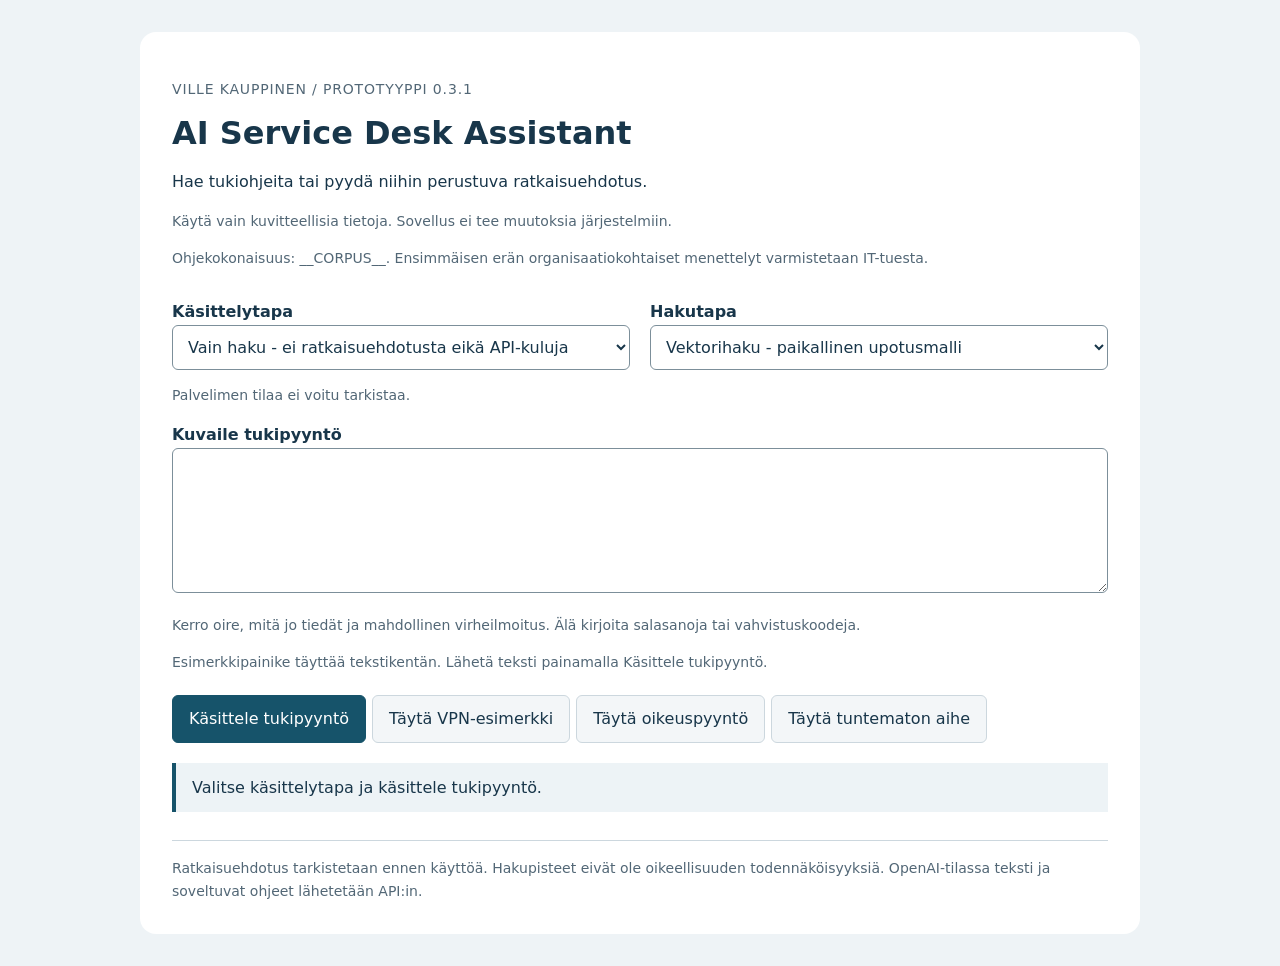
==== index.html @ f4674204 "Initial commit: AI Service Desk Assistant PoC" ====
<!doctype html><html lang="fi"><head><meta charset="utf-8"><meta name="viewport" content="width=device-width,initial-scale=1"><title>AI Service Desk Assistant</title>
<style>
:root{color-scheme:light;--ink:#18364a;--muted:#526776;--border:#ccd7de;--accent:#16536a}*{box-sizing:border-box}body{font:16px/1.6 system-ui,sans-serif;background:#eef3f6;color:var(--ink);margin:0}main{max-width:1000px;margin:32px auto;padding:32px;background:#fff;border-radius:16px}h1{font-size:32px;line-height:1.2;margin:8px 0 12px}h2{font-size:23px;line-height:1.4}h3{font-size:18px}.tag,.small{font-size:14px;color:var(--muted)}.tag{letter-spacing:.06em}.grid{display:grid;grid-template-columns:1fr 1fr;gap:20px}label{display:block;font-weight:600;margin-top:16px}select,textarea{width:100%;padding:11px;border:1px solid #7c8f9a;border-radius:6px;font:inherit;background:#fff;color:var(--ink)}textarea{min-height:145px;resize:vertical}button{font:inherit;padding:10px 16px;border-radius:6px;border:1px solid var(--border);background:#f3f6f8;color:var(--ink);cursor:pointer;margin:8px 6px 0 0}button.primary{background:var(--accent);color:white;border-color:var(--accent)}button:disabled{opacity:.55;cursor:wait}button:focus-visible,select:focus-visible,textarea:focus-visible,a:focus-visible,summary:focus-visible{outline:3px solid #b26300;outline-offset:3px}#status{padding:12px 16px;background:#edf3f6;border-left:4px solid var(--accent);margin:20px 0}#status[data-state=error]{background:#fff0ee;border-color:#ac3225}#error{padding:12px 16px;border:1px solid #ba4b3f;background:#fff7f5}#error:empty{display:none}.panel{border:1px solid var(--border);border-radius:9px;padding:20px;margin-top:20px}.candidate{background:#f8fafb;padding:14px;margin:12px 0;border-left:3px solid #a2b4bf}.excluded{border-left-color:#ad5b32}.badge{display:inline-block;padding:2px 9px;background:#e7eff3;border-radius:4px;font-size:13px}li{margin:12px 0}.source{display:block;font-size:13px;color:#205875}.facts{background:#f1f6f3}details{margin-top:14px}summary{cursor:pointer;font-weight:600}a{color:#14546f}footer{border-top:1px solid var(--border);margin-top:28px;padding-top:16px;font-size:14px;color:var(--muted)}[hidden]{display:none!important}@media(max-width:650px){main{margin:0;padding:20px;border-radius:0}.grid{grid-template-columns:1fr;gap:0}h1{font-size:27px}}
</style></head><body><main>
<p class="tag">VILLE KAUPPINEN / PROTOTYYPPI 0.3.1</p><h1>AI Service Desk Assistant</h1><p>Hae tukiohjeita tai pyydä niihin perustuva ratkaisuehdotus.</p>
<p class="small">Käytä vain kuvitteellisia tietoja. Sovellus ei tee muutoksia järjestelmiin.</p>
<p class="small">Ohjekokonaisuus: __CORPUS__. Ensimmäisen erän organisaatiokohtaiset menettelyt varmistetaan IT-tuesta.</p>
<div class="grid"><div><label for="mode">Käsittelytapa</label><select id="mode"><option value="demo">Vain haku - ei ratkaisuehdotusta eikä API-kuluja</option><option value="live">OpenAI - lähteisiin sidottu ratkaisuehdotus</option></select></div><div><label for="backend">Hakutapa</label><select id="backend"><option value="vector">Vektorihaku - paikallinen upotusmalli</option><option value="keyword">Sanahaku - vertailutaso</option></select></div></div>
<p class="small" id="connection">OpenAI-avaimen tila tarkistetaan…</p>
<label for="ticket">Kuvaile tukipyyntö</label><textarea id="ticket" maxlength="4000" aria-describedby="ticket-help"></textarea><p id="ticket-help" class="small">Kerro oire, mitä jo tiedät ja mahdollinen virheilmoitus. Älä kirjoita salasanoja tai vahvistuskoodeja.</p>
<p class="small">Esimerkkipainike täyttää tekstikentän. Lähetä teksti painamalla Käsittele tukipyyntö.</p><button class="primary" id="send">Käsittele tukipyyntö</button><button id="vpn">Täytä VPN-esimerkki</button><button id="access">Täytä oikeuspyyntö</button><button id="unknown">Täytä tuntematon aihe</button>
<p id="status" role="status" aria-live="polite">Valitse käsittelytapa ja käsittele tukipyyntö.</p><div id="error" role="alert"></div><section id="out" aria-live="polite" aria-busy="false"></section>
<footer>Ratkaisuehdotus tarkistetaan ennen käyttöä. Hakupisteet eivät ole oikeellisuuden todennäköisyyksiä. OpenAI-tilassa teksti ja soveltuvat ohjeet lähetetään API:in.</footer>
</main><script>
const $=id=>document.getElementById(id);
function text(tag,s,parent,cls=''){const e=document.createElement(tag);e.textContent=s;if(cls)e.className=cls;parent.appendChild(e);return e;}
let revision=0;
function status(message,state='info'){$('status').textContent=message;$('status').dataset.state=state;}
function changed(){revision++;$('out').replaceChildren();$('error').replaceChildren();status('Pyyntö tai valinta muuttui. Paina Käsittele tukipyyntö.');}
$('ticket').addEventListener('input',changed);$('mode').addEventListener('change',changed);$('backend').addEventListener('change',changed);
function example(value){$('ticket').value=value;changed();}
$('vpn').onclick=()=>example('Etätyöyhteys ei muodostu kotona, mutta tavalliset verkkosivut avautuvat. Mitä tarkistan?');
$('access').onclick=()=>example('Tarvitsen järjestelmänvalvojan oikeudet ohjelman asentamiseen.');
$('unknown').onclick=()=>example('Miten varaan lomamatkan?');
function showError(message,help='',code=''){$('error').replaceChildren();text('strong',message,$('error'));if(help)text('p',help,$('error'));if(code)text('p','Virhekoodi: '+code,$('error'),'small');status('Käsittely epäonnistui. Ratkaisua ei muodostettu.','error');}
function render(d){const out=$('out'),r=d.result;
 if(d.known_facts.length){const box=text('section','',out,'panel facts');text('h2','Jo ilmoittamasi tiedot',box);d.known_facts.forEach(f=>{
  const stages={no_response:'Ei valoja tai käyntiääntä',power_no_display:'Virran merkkejä, oma näyttö pimeä',boot_stalled:'Käynnistys pysähtyy logoon tai ilmoitukseen'};
  const labels={startup_stage:'Käynnistysvaihe: '+(stages[f.value]||'tarkennettava'),recovery_prompt:'Levyn salauksen palautuspyyntö',file_loss:'Tiedosto poistettu tai ylikirjoitettu',signed_in:'Kirjautuminen onnistuu',access_denied:'Palvelukohtainen käyttöesto'};
  const label=f.field==='device_startup_unresolved'?'Tietokoneen käynnistymisongelma — käynnistysvaihe tarkistettava':f.field==='internet_working'?(f.value?'Internet toimii':'Internet ei toimi'):(labels[f.field]||'Ilmoitettu havainto');
  text('p',label+' — tekstikohta: ”'+f.evidence+'”',box);
 });text('p','Tunnistus perustuu rajattuun tekstisääntöön. Epäselvää ilmaisua ei tulkita vahvistetuksi tiedoksi.',box,'small');}
 const box=text('section','',out,'panel');
 const titles={safety_stop:'Turvallisuuskeskeytys',suggestion:'Ratkaisuehdotus',needs_details:'Tarvitaan lisätietoja',insufficient:'Ohjeaineisto ei riitä',candidates:'Hakuehdokkaat — ratkaisua ei ole valittu',ambiguous:'Hakutulos on monitulkintainen'};
 if(r.state==='safety_stop'){box.setAttribute('role','alert');box.setAttribute('style','border:3px solid #ac3225');}
 text('h2',titles[r.state]||'Tulos',box);text('p',r.summary,box);
 if(r.state==='candidates')text('p','Hakuehdokkaista näytetään vain tunnistetiedot. Niitä ei ole vahvistettu ratkaisuksi eikä niiden toimintavaiheita näytetä.',box);
 if(r.source_ids.length)text('p','Vastauksen luokka: '+r.category,box,'badge');
 const visibleSteps=(r.state==='safety_stop'||(r.state==='suggestion'&&d.mode==='live'))?r.steps.filter(s=>r.source_ids.includes(s.source_id)&&d.sources.some(source=>source.id===s.source_id)):[];
 if(visibleSteps.length){const list=text('ol','',box);visibleSteps.forEach(s=>{const li=text('li',s.text,list);const link=text('a',s.source_id+' · alkuperäinen vaihe '+s.source_step+' · '+s.version,li,'source');link.href='#source-'+s.source_id;});}
 if(r.questions.length){text('h3','Tarkentavat kysymykset',box);const list=text('ul','',box);r.questions.forEach(q=>text('li',q.text,list));}
 if(['insufficient','ambiguous'].includes(r.state))text('p','Tarkenna ongelman aihetta tai siirrä pyyntö IT-tuen käsiteltäväksi. Soveltuvaa ratkaisua ei ole vahvistettu.',box);
 if(r.source_ids.length)text('p',r.state==='safety_stop'?'Ota yhteys IT-tukeen. Pyyntöä ei ole siirretty automaattisesti.':r.needs_human?'Jatkokäsittely tarvittaessa IT-tuessa.':'Ohjeen mukaiset tarkistukset käyttäjän arvioitavaksi.',box,'small');
 if(d.sources.length){text('h3','Vastauksessa käytetyt lähteet',box);d.sources.forEach(s=>{const p=text('p',s.id+' | '+s.title+' | '+s.version,box);p.id='source-'+s.id;});}
 if(r.state!=='safety_stop'&&d.candidates.length){
  const section=text('section','',out,'panel');
  text('h2','Haun ehdokkaat — ei toimintaohjeita',section);
  text('p','Haun ehdottama luokka: '+d.search.category+'. Hakujärjestys ei osoita ohjeen oikeellisuutta. Pisteet eivät ole oikeellisuuden todennäköisyyksiä.',section,'small');
  d.candidates.forEach((c,index)=>{
   const entry=text('div','',section,'candidate'+(c.eligible?'':' excluded'));
   text('strong',c.guide_id+' — '+c.title,entry);
   text('p',c.eligible?'Hakuehdokas — läpäisi rajatut soveltuvuustarkistukset; tämä merkintä ei vahvista ratkaisua.':'Ei hyväksytä vastauksen lähteeksi: '+c.exclusion_reason,entry);
   text('p','Sijoitus '+(index+1)+' | versio '+c.version+' | '+(c.retrieval_method==='lexical_fallback'?'Leksikaalinen varahaku — ei vektoripistettä':'pisteet '+c.score)+(c.chunk_id?' | tekstiosa '+c.chunk_id:''),entry,'small');
  });
 }
}
$('send').onclick=async()=>{const submitted=revision,submittedTicket=$('ticket').value,b=$('send');b.disabled=true;$('out').replaceChildren();$('error').replaceChildren();$('out').setAttribute('aria-busy','true');status('Käsitellään… Ensimmäinen paikallisen mallin käynnistys voi kestää hetken.');
 try{const res=await fetch('/api/answer',{method:'POST',headers:{'Content-Type':'application/json','X-Desk-Token':'__TOKEN__'},body:JSON.stringify({ticket:$('ticket').value,mode:$('mode').value,backend:$('backend').value})});
 let d;try{d=await res.json();}catch{throw new Error('Palvelin ei palauttanut luettavaa vastausta. Päivitä sivu ja tarkista käynnistysikkuna.');}
 if(submitted!==revision)return;if(!res.ok){showError(d.error||'Käsittely epäonnistui.',d.help||'',d.code||'');return;}
 render(d);
 const context=text('section','',$('out'),'panel');text('p','Käsitelty tiketti: '+submittedTicket,context);
 text('p','Jos vastaat tarkentavaan kysymykseen, palauta alkuperäinen pyyntö alla olevalla painikkeella ja lisää havaintosi.',context,'small');
 const edit=text('button','Täydennä tätä pyyntöä',context);edit.onclick=()=>example(submittedTicket);
 $('ticket').value='';status(d.result.state==='safety_stop'?'Turvallisuuskeskeytys. Noudata ensiohjetta ja ota yhteys IT-tukeen. OpenAI-kutsua ei tehty.':d.model_used?'OpenAI-käsittely valmis. Tarkista ehdotus ja sen lähteet.':d.mode==='demo'?'Haku valmis. Ratkaisua ei ole valittu eikä OpenAI-kutsua tehty.':'Soveltuvaa ohjetta ei vahvistettu. OpenAI-kutsua ei tehty.');
 }catch(e){if(submitted===revision)showError(e.message,'Tarkista, että sovelluksen käynnistysikkuna on auki, ja yritä uudelleen.');}
 finally{b.disabled=false;$('out').setAttribute('aria-busy','false');}};
fetch('/health').then(r=>r.json()).then(d=>{$('connection').textContent=d.api_key_available?'API-avain on asetettu. Sen toimivuus varmistuu vasta kutsulla.':'API-avainta ei ole asetettu. Vain haku toimii; OpenAI-tila tarvitsee avaimen.';}).catch(()=>{$('connection').textContent='Palvelimen tilaa ei voitu tarkistaa.';});
</script></body></html>
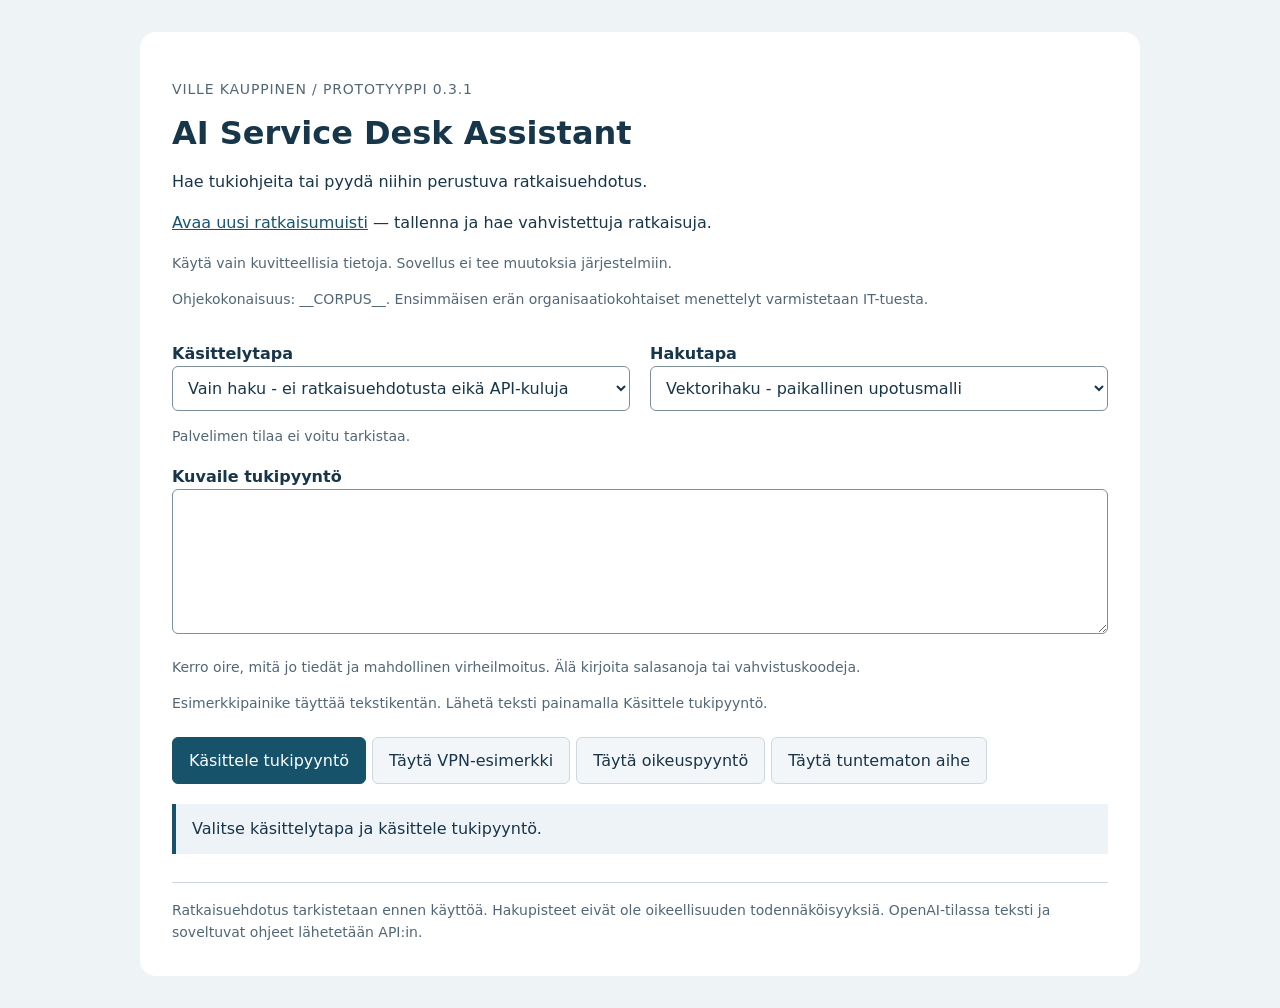
==== commit d643fbaa: "Add local verified solution memory with optional API drafts" ====
--- a/index.html
+++ b/index.html
@@ -1,8 +1,10 @@
 <!doctype html><html lang="fi"><head><meta charset="utf-8"><meta name="viewport" content="width=device-width,initial-scale=1"><title>AI Service Desk Assistant</title>
 <style>
 :root{color-scheme:light;--ink:#18364a;--muted:#526776;--border:#ccd7de;--accent:#16536a}*{box-sizing:border-box}body{font:16px/1.6 system-ui,sans-serif;background:#eef3f6;color:var(--ink);margin:0}main{max-width:1000px;margin:32px auto;padding:32px;background:#fff;border-radius:16px}h1{font-size:32px;line-height:1.2;margin:8px 0 12px}h2{font-size:23px;line-height:1.4}h3{font-size:18px}.tag,.small{font-size:14px;color:var(--muted)}.tag{letter-spacing:.06em}.grid{display:grid;grid-template-columns:1fr 1fr;gap:20px}label{display:block;font-weight:600;margin-top:16px}select,textarea{width:100%;padding:11px;border:1px solid #7c8f9a;border-radius:6px;font:inherit;background:#fff;color:var(--ink)}textarea{min-height:145px;resize:vertical}button{font:inherit;padding:10px 16px;border-radius:6px;border:1px solid var(--border);background:#f3f6f8;color:var(--ink);cursor:pointer;margin:8px 6px 0 0}button.primary{background:var(--accent);color:white;border-color:var(--accent)}button:disabled{opacity:.55;cursor:wait}button:focus-visible,select:focus-visible,textarea:focus-visible,a:focus-visible,summary:focus-visible{outline:3px solid #b26300;outline-offset:3px}#status{padding:12px 16px;background:#edf3f6;border-left:4px solid var(--accent);margin:20px 0}#status[data-state=error]{background:#fff0ee;border-color:#ac3225}#error{padding:12px 16px;border:1px solid #ba4b3f;background:#fff7f5}#error:empty{display:none}.panel{border:1px solid var(--border);border-radius:9px;padding:20px;margin-top:20px}.candidate{background:#f8fafb;padding:14px;margin:12px 0;border-left:3px solid #a2b4bf}.excluded{border-left-color:#ad5b32}.badge{display:inline-block;padding:2px 9px;background:#e7eff3;border-radius:4px;font-size:13px}li{margin:12px 0}.source{display:block;font-size:13px;color:#205875}.facts{background:#f1f6f3}details{margin-top:14px}summary{cursor:pointer;font-weight:600}a{color:#14546f}footer{border-top:1px solid var(--border);margin-top:28px;padding-top:16px;font-size:14px;color:var(--muted)}[hidden]{display:none!important}@media(max-width:650px){main{margin:0;padding:20px;border-radius:0}.grid{grid-template-columns:1fr;gap:0}h1{font-size:27px}}
+summary h2{display:inline;font-size:18px;margin:0}
 </style></head><body><main>
 <p class="tag">VILLE KAUPPINEN / PROTOTYYPPI 0.3.1</p><h1>AI Service Desk Assistant</h1><p>Hae tukiohjeita tai pyydä niihin perustuva ratkaisuehdotus.</p>
+<p><a href="/memory">Avaa uusi ratkaisumuisti</a> — tallenna ja hae vahvistettuja ratkaisuja.</p>
 <p class="small">Käytä vain kuvitteellisia tietoja. Sovellus ei tee muutoksia järjestelmiin.</p>
 <p class="small">Ohjekokonaisuus: __CORPUS__. Ensimmäisen erän organisaatiokohtaiset menettelyt varmistetaan IT-tuesta.</p>
 <div class="grid"><div><label for="mode">Käsittelytapa</label><select id="mode"><option value="demo">Vain haku - ei ratkaisuehdotusta eikä API-kuluja</option><option value="live">OpenAI - lähteisiin sidottu ratkaisuehdotus</option></select></div><div><label for="backend">Hakutapa</label><select id="backend"><option value="vector">Vektorihaku - paikallinen upotusmalli</option><option value="keyword">Sanahaku - vertailutaso</option></select></div></div>
@@ -24,32 +26,40 @@
 $('unknown').onclick=()=>example('Miten varaan lomamatkan?');
 function showError(message,help='',code=''){$('error').replaceChildren();text('strong',message,$('error'));if(help)text('p',help,$('error'));if(code)text('p','Virhekoodi: '+code,$('error'),'small');status('Käsittely epäonnistui. Ratkaisua ei muodostettu.','error');}
 function render(d){const out=$('out'),r=d.result;
- if(d.known_facts.length){const box=text('section','',out,'panel facts');text('h2','Jo ilmoittamasi tiedot',box);d.known_facts.forEach(f=>{
-  const stages={no_response:'Ei valoja tai käyntiääntä',power_no_display:'Virran merkkejä, oma näyttö pimeä',boot_stalled:'Käynnistys pysähtyy logoon tai ilmoitukseen'};
-  const labels={startup_stage:'Käynnistysvaihe: '+(stages[f.value]||'tarkennettava'),recovery_prompt:'Levyn salauksen palautuspyyntö',file_loss:'Tiedosto poistettu tai ylikirjoitettu',signed_in:'Kirjautuminen onnistuu',access_denied:'Palvelukohtainen käyttöesto'};
-  const label=f.field==='device_startup_unresolved'?'Tietokoneen käynnistymisongelma — käynnistysvaihe tarkistettava':f.field==='internet_working'?(f.value?'Internet toimii':'Internet ei toimi'):(labels[f.field]||'Ilmoitettu havainto');
-  text('p',label+' — tekstikohta: ”'+f.evidence+'”',box);
- });text('p','Tunnistus perustuu rajattuun tekstisääntöön. Epäselvää ilmaisua ei tulkita vahvistetuksi tiedoksi.',box,'small');}
- const box=text('section','',out,'panel');
+ const box=text('section','',out,'panel');box.id='customer-result';box.setAttribute('aria-labelledby','result-title');
  const titles={safety_stop:'Turvallisuuskeskeytys',suggestion:'Ratkaisuehdotus',needs_details:'Tarvitaan lisätietoja',insufficient:'Ohjeaineisto ei riitä',candidates:'Hakuehdokkaat — ratkaisua ei ole valittu',ambiguous:'Hakutulos on monitulkintainen'};
  if(r.state==='safety_stop'){box.setAttribute('role','alert');box.setAttribute('style','border:3px solid #ac3225');}
- text('h2',titles[r.state]||'Tulos',box);text('p',r.summary,box);
- if(r.state==='candidates')text('p','Hakuehdokkaista näytetään vain tunnistetiedot. Niitä ei ole vahvistettu ratkaisuksi eikä niiden toimintavaiheita näytetä.',box);
- if(r.source_ids.length)text('p','Vastauksen luokka: '+r.category,box,'badge');
+ text('h2',titles[r.state]||'Tulos',box).id='result-title';text('p',r.summary,box);
+ if(r.state==='candidates')text('p','Hakuehdokkaita ei ole vahvistettu ratkaisuksi eikä niiden toimintavaiheita näytetä. Ehdokkaiden tunnistetiedot ovat IT-asiantuntijan diagnostiikassa.',box);
  const visibleSteps=(r.state==='safety_stop'||(r.state==='suggestion'&&d.mode==='live'))?r.steps.filter(s=>r.source_ids.includes(s.source_id)&&d.sources.some(source=>source.id===s.source_id)):[];
  if(visibleSteps.length){const list=text('ol','',box);visibleSteps.forEach(s=>{const li=text('li',s.text,list);const link=text('a',s.source_id+' · alkuperäinen vaihe '+s.source_step+' · '+s.version,li,'source');link.href='#source-'+s.source_id;});}
  if(r.questions.length){text('h3','Tarkentavat kysymykset',box);const list=text('ul','',box);r.questions.forEach(q=>text('li',q.text,list));}
  if(['insufficient','ambiguous'].includes(r.state))text('p','Tarkenna ongelman aihetta tai siirrä pyyntö IT-tuen käsiteltäväksi. Soveltuvaa ratkaisua ei ole vahvistettu.',box);
  if(r.source_ids.length)text('p',r.state==='safety_stop'?'Ota yhteys IT-tukeen. Pyyntöä ei ole siirretty automaattisesti.':r.needs_human?'Jatkokäsittely tarvittaessa IT-tuessa.':'Ohjeen mukaiset tarkistukset käyttäjän arvioitavaksi.',box,'small');
  if(d.sources.length){text('h3','Vastauksessa käytetyt lähteet',box);d.sources.forEach(s=>{const p=text('p',s.id+' | '+s.title+' | '+s.version,box);p.id='source-'+s.id;});}
+ const diagnostics=text('details','',out,'panel');diagnostics.id='diagnostics';
+ const summary=text('summary','',diagnostics);text('h2','IT-asiantuntijan diagnostiikka',summary);
+ text('h3','Käsittelyn tiedot',diagnostics);
+ text('p','Käsittelytila: '+(d.mode==='live'?'OpenAI (live)':'Vain haku (demo)')+' | vastauksen tila: '+r.state,diagnostics);
+ const backends={keyword:'Sanahaku',vector:'Vektorihaku'};
+ text('p','Hakutapa: '+(backends[d.search.backend]||'Ei ilmoitettu')+' | mallin käyttö: '+(d.model_used?'OpenAI-kutsu tehty':'OpenAI-kutsua ei tehty'),diagnostics);
+ if(r.state==='safety_stop')text('p','Haku ohitettiin turvallisuuskeskeytyksen vuoksi.',diagnostics);
+ text('p','Vastauksen luokka: '+r.category,diagnostics,'badge');
+ if(d.known_facts.length){const facts=text('section','',diagnostics,'facts');text('h3','Jo ilmoittamasi tiedot — tunnistuksen perusteet',facts);d.known_facts.forEach(f=>{
+  const stages={no_response:'Ei valoja tai käyntiääntä',power_no_display:'Virran merkkejä, oma näyttö pimeä',boot_stalled:'Käynnistys pysähtyy logoon tai ilmoitukseen'};
+  const labels={startup_stage:'Käynnistysvaihe: '+(stages[f.value]||'tarkennettava'),recovery_prompt:'Levyn salauksen palautuspyyntö',file_loss:'Tiedosto poistettu tai ylikirjoitettu',signed_in:'Kirjautuminen onnistuu',access_denied:'Palvelukohtainen käyttöesto'};
+  const label=f.field==='device_startup_unresolved'?'Tietokoneen käynnistymisongelma — käynnistysvaihe tarkistettava':f.field==='internet_working'?(f.value?'Internet toimii':'Internet ei toimi'):(labels[f.field]||'Ilmoitettu havainto');
+  text('p',label+' — tekstikohta: ”'+f.evidence+'”',facts);
+ });text('p','Tunnistus perustuu rajattuun tekstisääntöön. Epäselvää ilmaisua ei tulkita vahvistetuksi tiedoksi.',facts,'small');}
  if(r.state!=='safety_stop'&&d.candidates.length){
-  const section=text('section','',out,'panel');
-  text('h2','Haun ehdokkaat — ei toimintaohjeita',section);
+  const section=text('section','',diagnostics);
+  text('h3','Haun ehdokkaat — ei toimintaohjeita',section);
   text('p','Haun ehdottama luokka: '+d.search.category+'. Hakujärjestys ei osoita ohjeen oikeellisuutta. Pisteet eivät ole oikeellisuuden todennäköisyyksiä.',section,'small');
   d.candidates.forEach((c,index)=>{
    const entry=text('div','',section,'candidate'+(c.eligible?'':' excluded'));
    text('strong',c.guide_id+' — '+c.title,entry);
    text('p',c.eligible?'Hakuehdokas — läpäisi rajatut soveltuvuustarkistukset; tämä merkintä ei vahvista ratkaisua.':'Ei hyväksytä vastauksen lähteeksi: '+c.exclusion_reason,entry);
+   if(c.eligible&&c.eligibility_evidence) c.eligibility_evidence.forEach(f=>text('p','Soveltuvuusnäyttö: '+f.field+' = '+f.value+' — tekstikohta: ”'+f.evidence+'”',entry,'small'));
    text('p','Sijoitus '+(index+1)+' | versio '+c.version+' | '+(c.retrieval_method==='lexical_fallback'?'Leksikaalinen varahaku — ei vektoripistettä':'pisteet '+c.score)+(c.chunk_id?' | tekstiosa '+c.chunk_id:''),entry,'small');
   });
  }
@@ -62,7 +72,7 @@
  const context=text('section','',$('out'),'panel');text('p','Käsitelty tiketti: '+submittedTicket,context);
  text('p','Jos vastaat tarkentavaan kysymykseen, palauta alkuperäinen pyyntö alla olevalla painikkeella ja lisää havaintosi.',context,'small');
  const edit=text('button','Täydennä tätä pyyntöä',context);edit.onclick=()=>example(submittedTicket);
- $('ticket').value='';status(d.result.state==='safety_stop'?'Turvallisuuskeskeytys. Noudata ensiohjetta ja ota yhteys IT-tukeen. OpenAI-kutsua ei tehty.':d.model_used?'OpenAI-käsittely valmis. Tarkista ehdotus ja sen lähteet.':d.mode==='demo'?'Haku valmis. Ratkaisua ei ole valittu eikä OpenAI-kutsua tehty.':'Soveltuvaa ohjetta ei vahvistettu. OpenAI-kutsua ei tehty.');
+ $('ticket').value='';status(d.result.state==='safety_stop'?'Turvallisuuskeskeytys. Noudata ensiohjetta ja ota yhteys IT-tukeen.':d.model_used?'Käsittely valmis. Tarkista vastaus ja sen lähteet.':d.mode==='demo'?'Haku valmis. Ratkaisua ei ole valittu.':'Soveltuvaa ohjetta ei vahvistettu.');
  }catch(e){if(submitted===revision)showError(e.message,'Tarkista, että sovelluksen käynnistysikkuna on auki, ja yritä uudelleen.');}
  finally{b.disabled=false;$('out').setAttribute('aria-busy','false');}};
 fetch('/health').then(r=>r.json()).then(d=>{$('connection').textContent=d.api_key_available?'API-avain on asetettu. Sen toimivuus varmistuu vasta kutsulla.':'API-avainta ei ole asetettu. Vain haku toimii; OpenAI-tila tarvitsee avaimen.';}).catch(()=>{$('connection').textContent='Palvelimen tilaa ei voitu tarkistaa.';});
